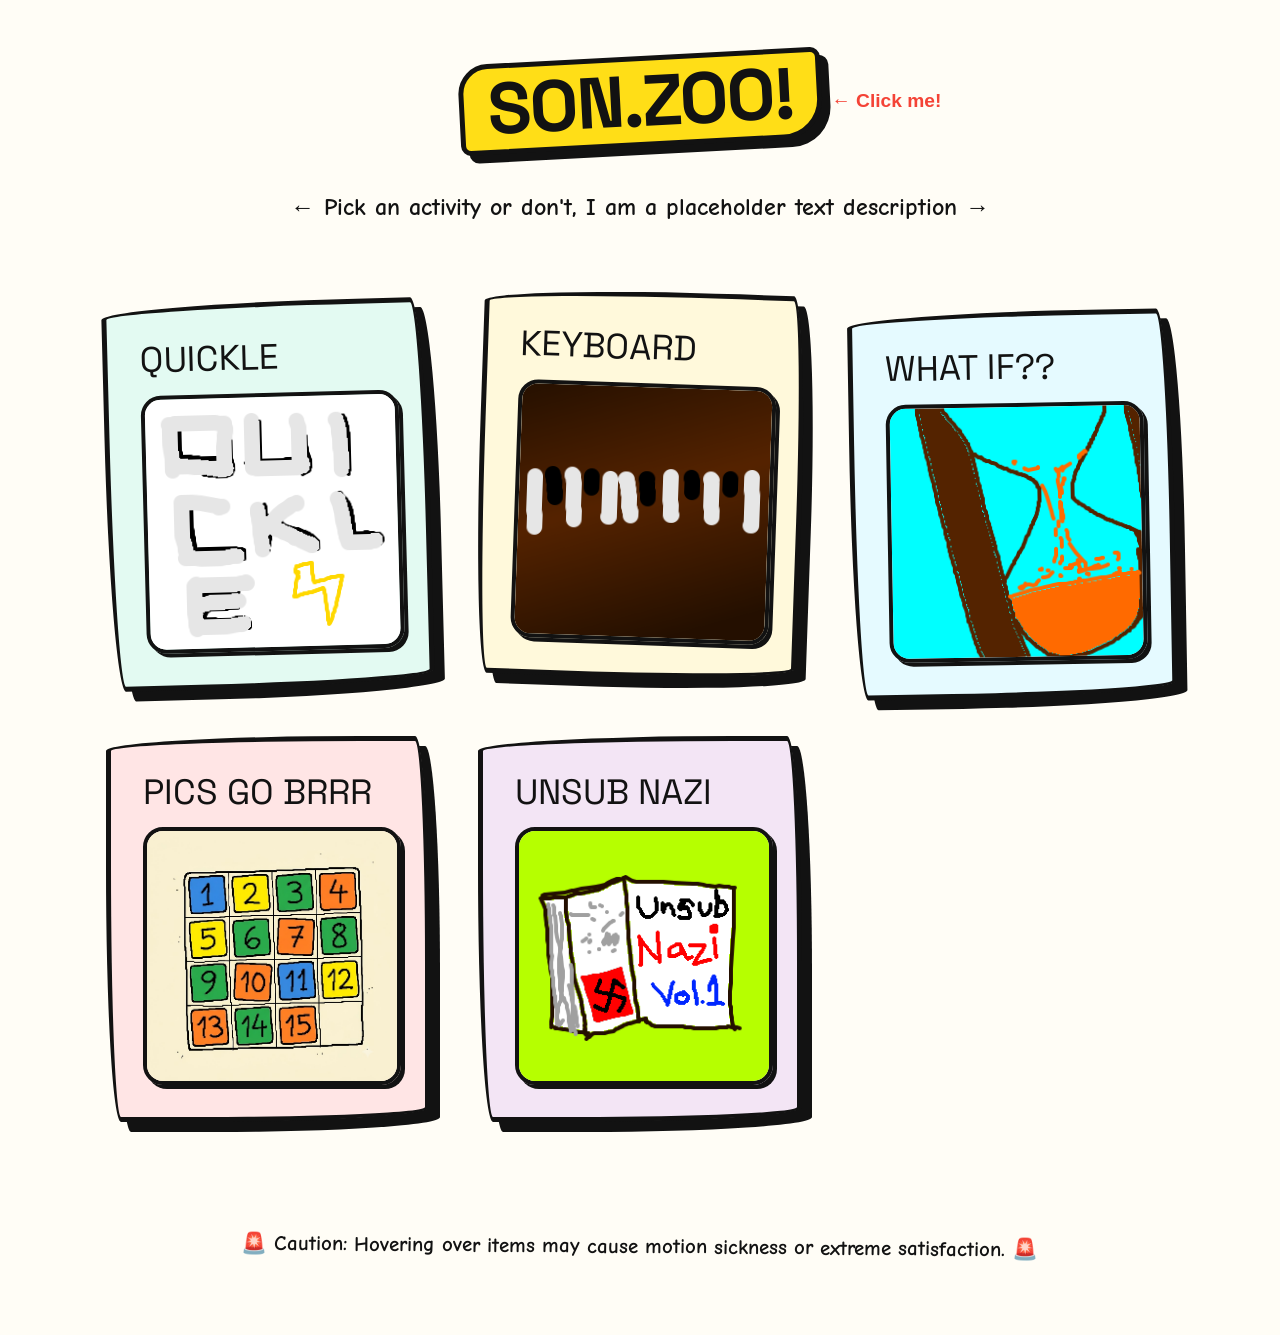
==== index.html @ fd8beee7 "new mini game for all hail hitler" ====
<!DOCTYPE html>
<html lang="en">

<head>
    <meta charset="UTF-8">
    <meta name="viewport" content="width=device-width, initial-scale=1.0">
    <title>Son.zoo</title>
    <link rel="icon" type="image/gif" href="./assets/cat.gif">
    <link rel="stylesheet" href="style.css">
</head>

<body>

    <div class="main-container">
        <header style="position: relative; display: inline-block; width: 100%; text-align: center;">
            <div style="position: relative; display: inline-block;">
                <h1 id="spawn-cat-btn" style="cursor: pointer; margin: 0; display: inline-block;">
                    SON.ZOO!
                </h1>
                <div id="click-me-hint"
                    style="position: absolute; left: 100%; top: 50%; transform: translate(10px, -50%); color: #f44336; font-weight: bold; font-family: 'Comic Sans MS', cursive, sans-serif; pointer-events: none; white-space: nowrap; font-size: 1.2rem; animation: bounceX 1s infinite alternate;">
                    ← Click me!
                </div>
            </div>
            <br><br>
            <span class="subtitle">← Pick an activity or don't, I am a placeholder text description →</span>
        </header>

        <style>
            @keyframes bounceX {
                from {
                    transform: translate(10px, -50%);
                }

                to {
                    transform: translate(20px, -50%);
                }
            }

            body.hide-cursor,
            body.hide-cursor * {
                cursor: none !important;
            }
        </style>

        <main class="game-grid">

            <!-- Game 1: Quickle Blitz -->
            <a href="./quickle/index.html" class="goofy-card" style="background-color: #e3faf2;">
                <div class="card-title">QUICKLE</div>
                <img src="./assets/quickle.png" alt="Quickle Game Art" class="card-image" />
            </a>

            <!-- Game 2: 12-Note Keyboard -->
            <a href="./keyboard/index.html" class="goofy-card" style="background-color: #fff9db;">
                <div class="card-title">KEYBOARD</div>
                <img src="./assets/keyboard.png" alt="Keyboard Game Art" class="card-image" />
            </a>

            <!-- Game 3: What IF? Reactor -->
            <a href="./whatif/index.html" class="goofy-card" style="background-color: #e5faff;">
                <div class="card-title">WHAT IF??</div>
                <img src="./assets/whatif.png" alt="What If Game Art" class="card-image" />
            </a>

            <!-- Game 4: Pics Go Brrr -->
            <a href="./picsgobrrr/index.html" class="goofy-card" style="background-color: #ffe5e5;">
                <div class="card-title">PICS GO BRRR</div>
                <img src="./assets/picsgobrrr.png" alt="Pics Go Brrr Game Art" class="card-image" />
            </a>

            <!-- Game 5: Unsubscribe Nazism -->
            <a href="./terms/index.html" class="goofy-card" style="background-color: #f3e5f5;">
                <div class="card-title">UNSUB NAZI</div>
                <img src="./assets/terms.png" alt="Unsub Nazi Vol.1" class="card-image" />
            </a>

        </main>

        <footer>
            <p>🚨 Caution: Hovering over items may cause motion sickness or extreme satisfaction. 🚨</p>
        </footer>
    </div>

    <!-- The Chasing Cat -->
    <img src="./assets/cat.gif" id="chasing-cat" alt="Chasing Cat"
        style="position:absolute; top:-100px; left:-100px; width:64px; pointer-events:none; z-index:9999; transition: transform 0.1s; display:none;">

    <!-- Cat State UI Elements -->
    <div id="cat-thought"
        style="position:absolute; display:none; background:white; border:2px solid black; border-radius:15px; padding:8px 12px; font-size:12px; z-index:10000; pointer-events:none; font-family: 'Comic Sans MS', cursive, sans-serif; box-shadow: 2px 2px 0 #000;">
        you cant get rid of me unless you click son.zoo
    </div>

    <div id="fence"
        style="position:absolute; top:30px; left:0px; width:20%; height:20%; display:none; cursor:pointer; z-index:9000; text-align:center; transition: transform 0.2s;"
        onmouseover="this.style.transform='scale(1.1)'" onmouseout="this.style.transform='scale(1)'">
        <img src="./assets/fence.png" alt="Fence"
            style="width:100%; height:100%; object-fit:contain; pointer-events:none;">
    </div>

    <div id="leash-item"
        style="position:absolute; top:30px; right:30px; width:60px; height:60px; display:none; cursor:pointer; z-index:9000; text-align:center; transition: transform 0.2s;"
        onmouseover="this.style.transform='scale(1.1)'" onmouseout="this.style.transform='scale(1)'">
        <img src="./assets/leash.png" alt="Leash"
            style="width:100%; height:100%; object-fit:contain; pointer-events:none;">
    </div>

    <svg id="leash-svg"
        style="position:absolute; top:0; left:0; width:100%; height:100%; pointer-events:none; z-index:8000; display:none;">
        <line id="leash-line" x1="0" y1="0" x2="0" y2="0" stroke="red" stroke-width="3" stroke-dasharray="1,1" />
    </svg>

    <script src="site.js"></script>
    <script>
        // Chasing Cat Logic
        document.addEventListener("DOMContentLoaded", () => {
            const cat = document.getElementById("chasing-cat");
            const spawnBtn = document.getElementById("spawn-cat-btn");
            const hint = document.getElementById("click-me-hint");

            const catThought = document.getElementById("cat-thought");
            const fenceUI = document.getElementById("fence");
            const leashUI = document.getElementById("leash-item");
            const leashSvg = document.getElementById("leash-svg");
            const leashLine = document.getElementById("leash-line");

            let mouseX = window.innerWidth / 2;
            let mouseY = window.innerHeight / 2;
            let catX = mouseX;
            let catY = mouseY;
            let currentDir = 1; // 1 for right, -1 for left
            let isSpinning = false;

            let catState = 'HIDDEN'; // HIDDEN, CURSOR, WAITING_FOR_LEASH, LEASHED
            let holdingLeash = false;
            const MAX_LEASH_LENGTH = 150;
            let wobbleTime = 4;

            const oiiaSound = new Audio('./assets/oiia.mp3');

            window.addEventListener("mousemove", (e) => {
                mouseX = e.pageX;
                mouseY = e.pageY;
            });

            spawnBtn.addEventListener("click", () => {
                if (catState === 'HIDDEN') {
                    catState = 'CURSOR';

                    // Hide system cursor globally
                    document.body.classList.add("hide-cursor");

                    // Hide the hint
                    hint.style.display = "none";

                    // Show the cat at the center of the screen
                    cat.style.display = "block";

                    // Delay the thought bubble for 6 seconds
                    setTimeout(() => {
                        if (catState === 'CURSOR') {
                            catThought.style.display = "block";
                        }
                    }, 6000);

                    catX = window.scrollX + window.innerWidth / 2;
                    catY = window.scrollY + window.innerHeight / 2;

                    // Unlock audio context via this click
                    oiiaSound.play().then(() => {
                        oiiaSound.pause();
                        oiiaSound.currentTime = 0;
                    }).catch(() => { });

                    // Start the chase
                    animateCat();
                } else if (catState === 'CURSOR') {
                    catState = 'WAITING_FOR_LEASH';
                    catThought.style.display = 'none';
                    fenceUI.style.display = 'block';
                    leashUI.style.display = 'block';
                }
            });

            leashUI.addEventListener("click", () => {
                if (catState === 'WAITING_FOR_LEASH') {
                    holdingLeash = true;
                    leashUI.style.display = 'none';
                }
            });

            fenceUI.addEventListener("click", () => {
                if (catState === 'WAITING_FOR_LEASH' && holdingLeash) {
                    catState = 'LEASHED';
                    // We get our cursor back!
                    document.body.classList.remove("hide-cursor");
                    leashSvg.style.display = 'block';
                }
            });

            function animateCat() {
                const dx = mouseX - catX;
                const dy = mouseY - catY;
                let nextX = catX;
                let nextY = catY;

                if (catState === 'CURSOR' || catState === 'WAITING_FOR_LEASH') {
                    // Instantly teleport cat to mouse (no delay)
                    nextX = mouseX;
                    nextY = mouseY;

                    if (catState === 'CURSOR') {
                        catThought.style.left = (catX + 30) + "px";
                        catThought.style.top = (catY - 40) + "px";
                    }
                } else if (catState === 'LEASHED') {
                    // Chase cursor with lerp
                    nextX = catX + dx * 0.05;
                    nextY = catY + dy * 0.05;

                    // Add wobble effect
                    wobbleTime += 0.1;
                    nextX += Math.sin(wobbleTime) * 20;
                    nextY += Math.cos(wobbleTime * 1.3) * 20;

                    // Constrain by leash to the fence
                    const fenceRect = fenceUI.getBoundingClientRect();
                    const fX = fenceRect.left + window.scrollX + fenceRect.width / 2;
                    const fY = fenceRect.top + window.scrollY + fenceRect.height / 2;

                    const fdx = nextX - fX;
                    const fdy = nextY - fY;
                    const distFromFence = Math.sqrt(fdx * fdx + fdy * fdy);

                    if (distFromFence > MAX_LEASH_LENGTH) {
                        const angle = Math.atan2(fdy, fdx);
                        nextX = fX + Math.cos(angle) * MAX_LEASH_LENGTH;
                        nextY = fY + Math.sin(angle) * MAX_LEASH_LENGTH;
                    }

                    // Update leash visual
                    leashLine.setAttribute("x1", fX);
                    leashLine.setAttribute("y1", fY);
                    leashLine.setAttribute("x2", nextX);
                    leashLine.setAttribute("y2", nextY);
                }

                // Determine new direction based on movement
                const moveDx = nextX - catX;
                const newDir = moveDx > 0 ? 1 : (moveDx < 0 ? -1 : currentDir);

                catX = nextX;
                catY = nextY;

                // If the cat changes direction (turns) and isn't already spinning, trigger the meme
                // (Disabled in LEASHED mode)
                if (catState !== 'LEASHED' && newDir !== currentDir && !isSpinning && Math.abs(dx) > 10) {
                    isSpinning = true;
                    currentDir = newDir;

                    cat.src = "./assets/oia-uia.gif";
                    cat.style.transform = `scaleX(1)`; // reset flip for the spinning gif

                    // Only play audio if it's not already playing
                    if (oiiaSound.paused || oiiaSound.ended) {
                        oiiaSound.currentTime = 0.03;
                        oiiaSound.play().catch(() => { });
                    }

                    // Stop spinning very quickly (just while turning)
                    setTimeout(() => {
                        isSpinning = false;
                        cat.src = "./assets/cat.gif";
                    }, 400); // 400ms instead of 2000ms
                }

                cat.style.left = (catX - 32) + "px"; // offset by half width
                cat.style.top = (catY - 32) + "px"; // offset by half height

                if (!isSpinning) {
                    cat.style.transform = `scaleX(${currentDir})`;
                }

                requestAnimationFrame(animateCat);
            }
        });
    </script>
</body>

</html>
---- style.css ----
@import url('https://fonts.googleapis.com/css2?family=Comic+Neue:ital,wght@0,700;1,400;1,700&family=Space+Grotesk:wght@700;900&display=swap');

:root {
    --bg-color: #fffdf6;
    --ink-black: #121212;
    --goofy-pink: #ff479c;
    --goofy-yellow: #ffde17;
    --goofy-cyan: #00e5ff;
    --goofy-green: #3ddc84;
    --font-heavy: 'Space Grotesk', sans-serif;
    --font-goofy: 'Comic Neue', cursive;
}

body {
    background-color: var(--bg-color);
    color: var(--ink-black);
    font-family: var(--font-goofy);
    font-size: 1.2rem;
    padding: 3rem 1rem;
    overflow-x: hidden;
    -webkit-user-select: none;
    user-select: none;
}

.main-container {
    max-width: 1100px;
    margin: 0 auto;
}

/* Universal Back Button */
.back-button {
    position: absolute;
    top: 1rem;
    left: 1rem;
    z-index: 1000;
    margin: 0;
    padding: 0.45rem 0.85rem;
    color: var(--ink-black);
    background: var(--goofy-cyan);
    border: 4px solid var(--ink-black);
    border-radius: 255px 15px 225px 15px/15px 225px 15px 255px;
    box-shadow: 5px 5px 0 var(--ink-black);
    font-family: var(--font-heavy);
    font-size: 1rem;
    font-weight: 900;
    text-decoration: none;
    transition: transform 0.15s ease, box-shadow 0.15s ease;
}

.back-button:hover {
    transform: rotate(-2deg) translateY(-2px);
    box-shadow: 8px 8px 0 var(--ink-black);
}

.back-button:active {
    transform: translateY(2px);
    box-shadow: 2px 2px 0 var(--ink-black);
}

/* Wacky Header Section */
header {
    text-align: center;
    margin-bottom: 4rem;
    position: relative;
}

h1 {
    font-family: var(--font-heavy);
    font-size: 4.5rem;
    font-weight: 900;
    text-transform: uppercase;
    letter-spacing: -2px;
    line-height: 0.9;
    transform: rotate(-3deg);
    display: inline-block;
    background: var(--goofy-yellow);
    padding: 0.5rem 1.5rem;
    border: 5px solid var(--ink-black);
    box-shadow: 8px 8px 0px var(--ink-black);
    border-radius: 30px 10px 40px 10px;
}

.subtitle {
    font-size: 1.5rem;
    font-weight: bold;
    margin-top: 1.5rem;
    display: block;
}

/* The Interactive Game Grid */
.game-grid {
    display: grid;
    grid-template-columns: repeat(auto-fit, minmax(300px, 1fr));
    gap: 3rem;
    padding: 1rem;
}

/* Card Component Built Like Cardboard Cutouts */
.goofy-card {
    border: 5px solid var(--ink-black);
    padding: 2rem;
    text-decoration: none;
    color: var(--ink-black);
    position: relative;
    background: #ffffff;

    /* Creates an uneven, organically hand-cut outline */
    border-radius: 255px 15px 225px 15px/15px 225px 15px 255px;
    box-shadow: 10px 10px 0px var(--ink-black);

    /* Springy transition physics */
    transition: transform 0.2s cubic-bezier(0.175, 0.885, 0.32, 1.5), box-shadow 0.1s ease;
}

/* Randomly misalign the cards initially so it looks messy */
.game-grid a:nth-child(1) {
    transform: rotate(-1.5deg);
}

.game-grid a:nth-child(2) {
    transform: rotate(2deg) translateY(-10px);
}

.game-grid a:nth-child(3) {
    transform: rotate(-1deg) translateY(10px);
}

/* The Wobble Infusion */
.goofy-card:hover {
    box-shadow: 16px 16px 0px var(--ink-black);
    animation: cardWobble 0.3s infinite alternate ease-in-out;
    z-index: 10;
}

/* Squish down on click */
.goofy-card:active {
    transform: scale(0.95) rotate(0deg);
    box-shadow: 3px 3px 0px var(--ink-black);
}

.card-banner {
    font-family: var(--font-heavy);
    font-size: 1rem;
    font-weight: 900;
    text-transform: uppercase;
    padding: 0.3rem 0.8rem;
    border: 4px solid var(--ink-black);
    display: inline-block;
    margin-bottom: 1.5rem;
    border-radius: 50% 20% 40% 10%;
}

.card-title {
    font-family: var(--font-heavy);
    font-size: 2.2rem;
    line-height: 1.1;
    margin-bottom: 1rem;
}

.card-desc {
    font-weight: bold;
    line-height: 1.3;
}

/* Giant classic blue link text arrow */
.goofy-arrow {
    font-size: 2.5rem;
    color: #0033cc;
    display: block;
    margin-top: 1.5rem;
    text-align: right;
    transition: transform 0.2s ease;
}

.goofy-card:hover .goofy-arrow {
    transform: translateX(8px) scale(1.2);
}

/* Wacky Keyframe Loops */
@keyframes cardWobble {
    0% {
        transform: scale(1.03) rotate(-2deg);
    }

    100% {
        transform: scale(1.03) rotate(3deg);
    }
}

footer {
    text-align: center;
    margin-top: 6rem;
    font-weight: bold;
    font-size: 1.3rem;
    transform: rotate(0.5deg);
}

.card-image {
    width: 100%;
    height: auto;
    border: 4px solid var(--ink-black);
    border-radius: 20px;
    box-shadow: 4px 4px 0px var(--ink-black);
    display: block;
}

/* Bar Magnet Scrollbar */
::-webkit-scrollbar {
    width: 18px;
}

::-webkit-scrollbar-track {
    background: var(--bg-color);
    border-left: 3px solid var(--ink-black);
}

::-webkit-scrollbar-thumb {
    background-color: transparent;
    background-image:
        url('data:image/svg+xml;utf8,<svg xmlns="http://www.w3.org/2000/svg" width="18" height="40"><text x="9" y="20" fill="white" font-family="sans-serif" font-weight="900" font-size="14" text-anchor="middle" dominant-baseline="middle">N</text></svg>'),
        url('data:image/svg+xml;utf8,<svg xmlns="http://www.w3.org/2000/svg" width="18" height="40"><text x="9" y="20" fill="white" font-family="sans-serif" font-weight="900" font-size="14" text-anchor="middle" dominant-baseline="middle">S</text></svg>'),
        linear-gradient(to bottom, #ff3333 0%, #ff3333 50%, #3366ff 50%, #3366ff 100%);
    background-size: 18px 40px, 18px 40px, 100% 100%;
    background-position: top center, bottom center, center center;
    background-repeat: no-repeat;
    border-radius: 0.5px;
    border-left: 1px solid var(--ink-black);
}

::-webkit-scrollbar-thumb:hover {
    background-image:
        url('data:image/svg+xml;utf8,<svg xmlns="http://www.w3.org/2000/svg" width="18" height="40"><text x="9" y="20" fill="white" font-family="sans-serif" font-weight="900" font-size="14" text-anchor="middle" dominant-baseline="middle">N</text></svg>'),
        url('data:image/svg+xml;utf8,<svg xmlns="http://www.w3.org/2000/svg" width="18" height="40"><text x="9" y="20" fill="white" font-family="sans-serif" font-weight="900" font-size="14" text-anchor="middle" dominant-baseline="middle">S</text></svg>'),
        linear-gradient(to bottom, #ff1a1a 0%, #ff1a1a 50%, #1a53ff 50%, #1a53ff 100%);
}

/* Mobile Warning Overlay */
.mobile-warning-overlay {
    display: none;
    position: fixed;
    top: 0;
    left: 0;
    width: 100vw;
    height: 100vh;
    background: rgba(255, 71, 156, 0.95);
    color: var(--ink-black);
    z-index: 9999;
    flex-direction: column;
    justify-content: center;
    align-items: center;
    text-align: center;
    padding: 2rem;
    box-sizing: border-box;
}

.mobile-warning-box {
    background: #fffdf6;
    border: 5px solid var(--ink-black);
    border-radius: 255px 15px 225px 15px/15px 225px 15px 255px;
    box-shadow: 12px 12px 0 var(--ink-black);
    padding: 2rem;
    max-width: 400px;
    transform: rotate(-2deg);
}

.mobile-warning-box h2 {
    font-family: var(--font-heavy);
    font-size: 2rem;
    font-weight: 900;
    margin-top: 0;
    margin-bottom: 1rem;
    text-transform: uppercase;
}

.mobile-warning-box p {
    font-size: 1.2rem;
    font-weight: bold;
    margin: 0 0 1.5rem 0;
}

.mobile-warning-btn {
    font-family: var(--font-heavy);
    font-size: 1.2rem;
    font-weight: bold;
    padding: 0.8rem 1.5rem;
    background: var(--goofy-yellow);
    border: 4px solid var(--ink-black);
    border-radius: 10px;
    box-shadow: 4px 4px 0 var(--ink-black);
    cursor: pointer;
    text-transform: uppercase;
    margin-top: 1rem;
}

.mobile-warning-btn:active {
    transform: translate(3px, 3px);
    box-shadow: 1px 1px 0 var(--ink-black);
}

@media (max-width: 760px) {
    .mobile-warning-overlay {
        display: flex;
    }
}

/* Goofy Context Menu */
#goofy-context-menu {
    position: fixed;
    z-index: 10000;
    width: 220px;
    background: #fff9db;
    border: 4px solid var(--ink-black);
    box-shadow: 6px 6px 0 var(--ink-black);
    padding: 10px 0;
    font-family: var(--font-heavy), sans-serif;
    display: none;
    flex-direction: column;
}

.goofy-context-item {
    padding: 10px 15px;
    font-size: 0.9rem;
    color: var(--ink-black);
    cursor: pointer;
    border-bottom: 2px dashed #ccc;
    text-transform: uppercase;
    transition: background 0.1s;
}

.goofy-context-item:last-child {
    border-bottom: none;
}

.goofy-context-item:hover {
    background: #e5faff;
    font-weight: 900;
}
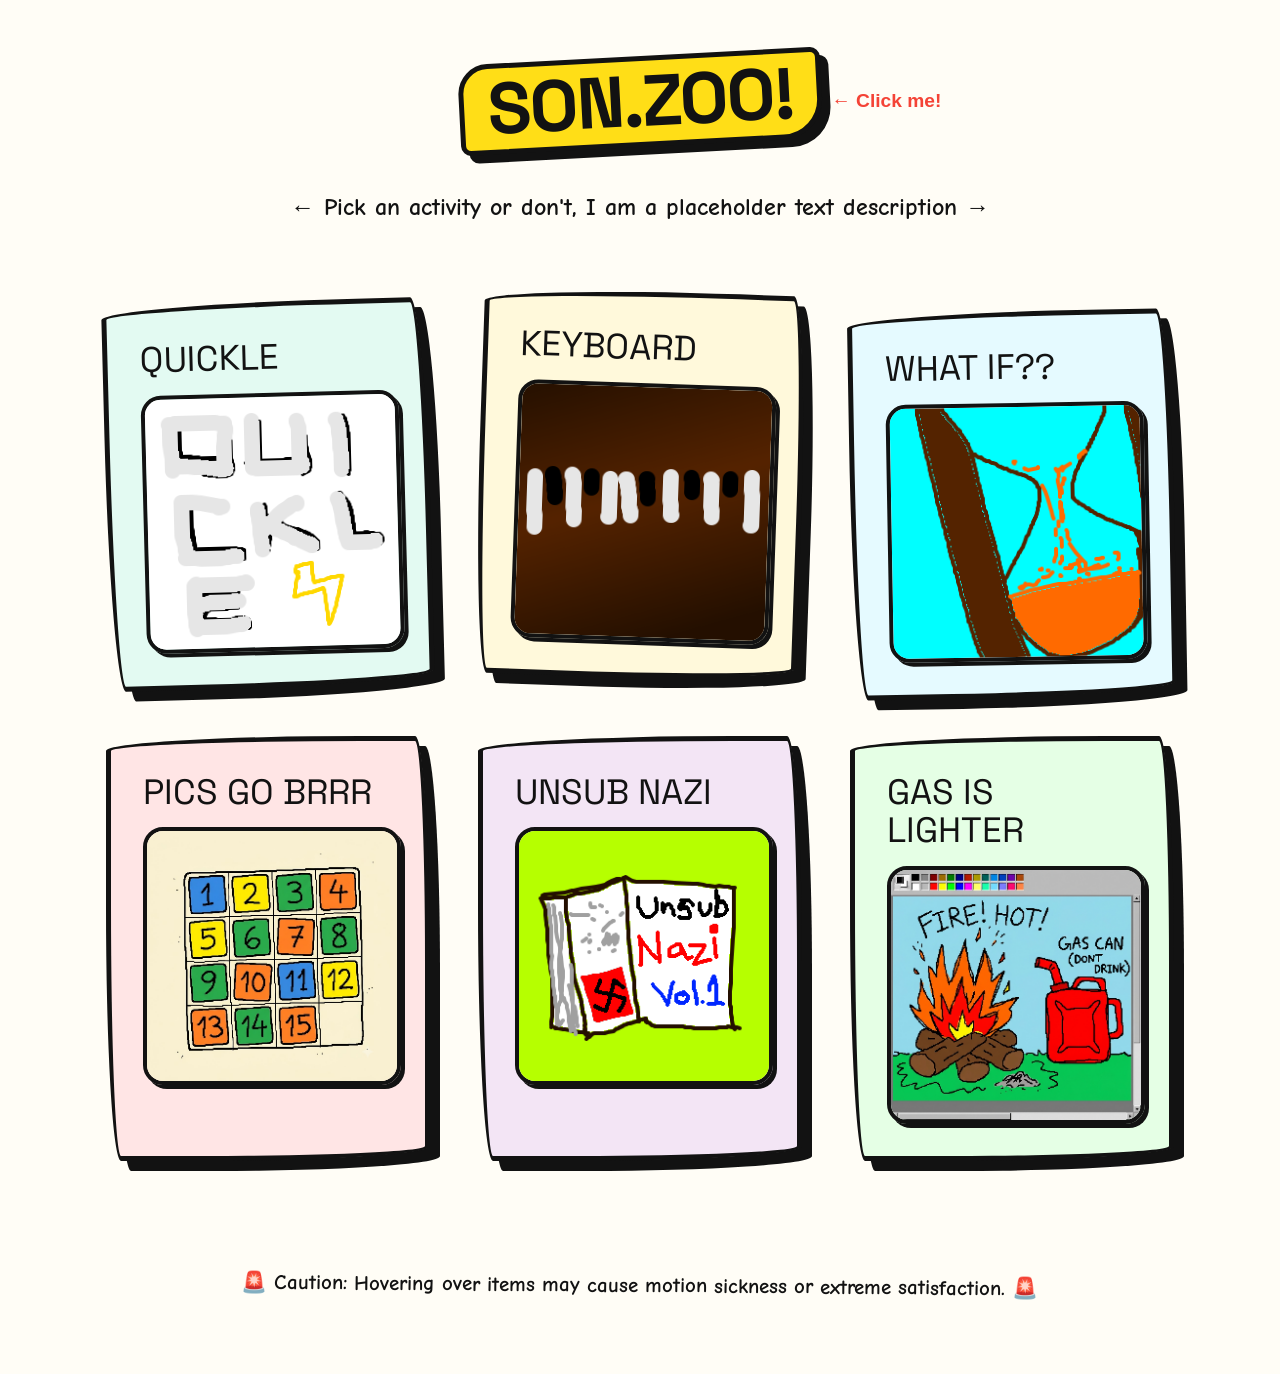
==== commit eb78759d: "newgame: gas is lighter" ====
--- a/index.html
+++ b/index.html
@@ -75,6 +75,12 @@
                 <img src="./assets/terms.png" alt="Unsub Nazi Vol.1" class="card-image" />
             </a>
 
+            <!-- Game 6: Gas is Lighter -->
+            <a href="./gaslighter/index.html" class="goofy-card" style="background-color: #e5ffe5;">
+                <div class="card-title">GAS IS LIGHTER</div>
+                <img src="./assets/gaslighter.png" alt="Gas is Lighter Art" class="card-image" />
+            </a>
+
         </main>
 
         <footer>
@@ -82,209 +88,11 @@
         </footer>
     </div>
 
-    <!-- The Chasing Cat -->
-    <img src="./assets/cat.gif" id="chasing-cat" alt="Chasing Cat"
-        style="position:absolute; top:-100px; left:-100px; width:64px; pointer-events:none; z-index:9999; transition: transform 0.1s; display:none;">
 
-    <!-- Cat State UI Elements -->
-    <div id="cat-thought"
-        style="position:absolute; display:none; background:white; border:2px solid black; border-radius:15px; padding:8px 12px; font-size:12px; z-index:10000; pointer-events:none; font-family: 'Comic Sans MS', cursive, sans-serif; box-shadow: 2px 2px 0 #000;">
-        you cant get rid of me unless you click son.zoo
-    </div>
-
-    <div id="fence"
-        style="position:absolute; top:30px; left:0px; width:20%; height:20%; display:none; cursor:pointer; z-index:9000; text-align:center; transition: transform 0.2s;"
-        onmouseover="this.style.transform='scale(1.1)'" onmouseout="this.style.transform='scale(1)'">
-        <img src="./assets/fence.png" alt="Fence"
-            style="width:100%; height:100%; object-fit:contain; pointer-events:none;">
-    </div>
-
-    <div id="leash-item"
-        style="position:absolute; top:30px; right:30px; width:60px; height:60px; display:none; cursor:pointer; z-index:9000; text-align:center; transition: transform 0.2s;"
-        onmouseover="this.style.transform='scale(1.1)'" onmouseout="this.style.transform='scale(1)'">
-        <img src="./assets/leash.png" alt="Leash"
-            style="width:100%; height:100%; object-fit:contain; pointer-events:none;">
-    </div>
-
-    <svg id="leash-svg"
-        style="position:absolute; top:0; left:0; width:100%; height:100%; pointer-events:none; z-index:8000; display:none;">
-        <line id="leash-line" x1="0" y1="0" x2="0" y2="0" stroke="red" stroke-width="3" stroke-dasharray="1,1" />
-    </svg>
 
     <script src="site.js"></script>
     <script>
-        // Chasing Cat Logic
-        document.addEventListener("DOMContentLoaded", () => {
-            const cat = document.getElementById("chasing-cat");
-            const spawnBtn = document.getElementById("spawn-cat-btn");
-            const hint = document.getElementById("click-me-hint");
-
-            const catThought = document.getElementById("cat-thought");
-            const fenceUI = document.getElementById("fence");
-            const leashUI = document.getElementById("leash-item");
-            const leashSvg = document.getElementById("leash-svg");
-            const leashLine = document.getElementById("leash-line");
-
-            let mouseX = window.innerWidth / 2;
-            let mouseY = window.innerHeight / 2;
-            let catX = mouseX;
-            let catY = mouseY;
-            let currentDir = 1; // 1 for right, -1 for left
-            let isSpinning = false;
-
-            let catState = 'HIDDEN'; // HIDDEN, CURSOR, WAITING_FOR_LEASH, LEASHED
-            let holdingLeash = false;
-            const MAX_LEASH_LENGTH = 150;
-            let wobbleTime = 4;
-
-            const oiiaSound = new Audio('./assets/oiia.mp3');
-
-            window.addEventListener("mousemove", (e) => {
-                mouseX = e.pageX;
-                mouseY = e.pageY;
-            });
-
-            spawnBtn.addEventListener("click", () => {
-                if (catState === 'HIDDEN') {
-                    catState = 'CURSOR';
-
-                    // Hide system cursor globally
-                    document.body.classList.add("hide-cursor");
-
-                    // Hide the hint
-                    hint.style.display = "none";
-
-                    // Show the cat at the center of the screen
-                    cat.style.display = "block";
-
-                    // Delay the thought bubble for 6 seconds
-                    setTimeout(() => {
-                        if (catState === 'CURSOR') {
-                            catThought.style.display = "block";
-                        }
-                    }, 6000);
-
-                    catX = window.scrollX + window.innerWidth / 2;
-                    catY = window.scrollY + window.innerHeight / 2;
-
-                    // Unlock audio context via this click
-                    oiiaSound.play().then(() => {
-                        oiiaSound.pause();
-                        oiiaSound.currentTime = 0;
-                    }).catch(() => { });
-
-                    // Start the chase
-                    animateCat();
-                } else if (catState === 'CURSOR') {
-                    catState = 'WAITING_FOR_LEASH';
-                    catThought.style.display = 'none';
-                    fenceUI.style.display = 'block';
-                    leashUI.style.display = 'block';
-                }
-            });
-
-            leashUI.addEventListener("click", () => {
-                if (catState === 'WAITING_FOR_LEASH') {
-                    holdingLeash = true;
-                    leashUI.style.display = 'none';
-                }
-            });
-
-            fenceUI.addEventListener("click", () => {
-                if (catState === 'WAITING_FOR_LEASH' && holdingLeash) {
-                    catState = 'LEASHED';
-                    // We get our cursor back!
-                    document.body.classList.remove("hide-cursor");
-                    leashSvg.style.display = 'block';
-                }
-            });
-
-            function animateCat() {
-                const dx = mouseX - catX;
-                const dy = mouseY - catY;
-                let nextX = catX;
-                let nextY = catY;
-
-                if (catState === 'CURSOR' || catState === 'WAITING_FOR_LEASH') {
-                    // Instantly teleport cat to mouse (no delay)
-                    nextX = mouseX;
-                    nextY = mouseY;
-
-                    if (catState === 'CURSOR') {
-                        catThought.style.left = (catX + 30) + "px";
-                        catThought.style.top = (catY - 40) + "px";
-                    }
-                } else if (catState === 'LEASHED') {
-                    // Chase cursor with lerp
-                    nextX = catX + dx * 0.05;
-                    nextY = catY + dy * 0.05;
-
-                    // Add wobble effect
-                    wobbleTime += 0.1;
-                    nextX += Math.sin(wobbleTime) * 20;
-                    nextY += Math.cos(wobbleTime * 1.3) * 20;
-
-                    // Constrain by leash to the fence
-                    const fenceRect = fenceUI.getBoundingClientRect();
-                    const fX = fenceRect.left + window.scrollX + fenceRect.width / 2;
-                    const fY = fenceRect.top + window.scrollY + fenceRect.height / 2;
-
-                    const fdx = nextX - fX;
-                    const fdy = nextY - fY;
-                    const distFromFence = Math.sqrt(fdx * fdx + fdy * fdy);
-
-                    if (distFromFence > MAX_LEASH_LENGTH) {
-                        const angle = Math.atan2(fdy, fdx);
-                        nextX = fX + Math.cos(angle) * MAX_LEASH_LENGTH;
-                        nextY = fY + Math.sin(angle) * MAX_LEASH_LENGTH;
-                    }
-
-                    // Update leash visual
-                    leashLine.setAttribute("x1", fX);
-                    leashLine.setAttribute("y1", fY);
-                    leashLine.setAttribute("x2", nextX);
-                    leashLine.setAttribute("y2", nextY);
-                }
-
-                // Determine new direction based on movement
-                const moveDx = nextX - catX;
-                const newDir = moveDx > 0 ? 1 : (moveDx < 0 ? -1 : currentDir);
-
-                catX = nextX;
-                catY = nextY;
-
-                // If the cat changes direction (turns) and isn't already spinning, trigger the meme
-                // (Disabled in LEASHED mode)
-                if (catState !== 'LEASHED' && newDir !== currentDir && !isSpinning && Math.abs(dx) > 10) {
-                    isSpinning = true;
-                    currentDir = newDir;
-
-                    cat.src = "./assets/oia-uia.gif";
-                    cat.style.transform = `scaleX(1)`; // reset flip for the spinning gif
-
-                    // Only play audio if it's not already playing
-                    if (oiiaSound.paused || oiiaSound.ended) {
-                        oiiaSound.currentTime = 0.03;
-                        oiiaSound.play().catch(() => { });
-                    }
-
-                    // Stop spinning very quickly (just while turning)
-                    setTimeout(() => {
-                        isSpinning = false;
-                        cat.src = "./assets/cat.gif";
-                    }, 400); // 400ms instead of 2000ms
-                }
-
-                cat.style.left = (catX - 32) + "px"; // offset by half width
-                cat.style.top = (catY - 32) + "px"; // offset by half height
-
-                if (!isSpinning) {
-                    cat.style.transform = `scaleX(${currentDir})`;
-                }
-
-                requestAnimationFrame(animateCat);
-            }
-        });
+        // Chasing Cat Logic has been moved to site.js for site-wide persistence
     </script>
 </body>
 
--- a/style.css
+++ b/style.css
@@ -334,4 +334,10 @@
 .goofy-context-item:hover {
     background: #e5faff;
     font-weight: 900;
+}
+
+/* --- Site-Wide Hide Cursor --- */
+body.hide-cursor,
+body.hide-cursor * {
+    cursor: none !important;
 }
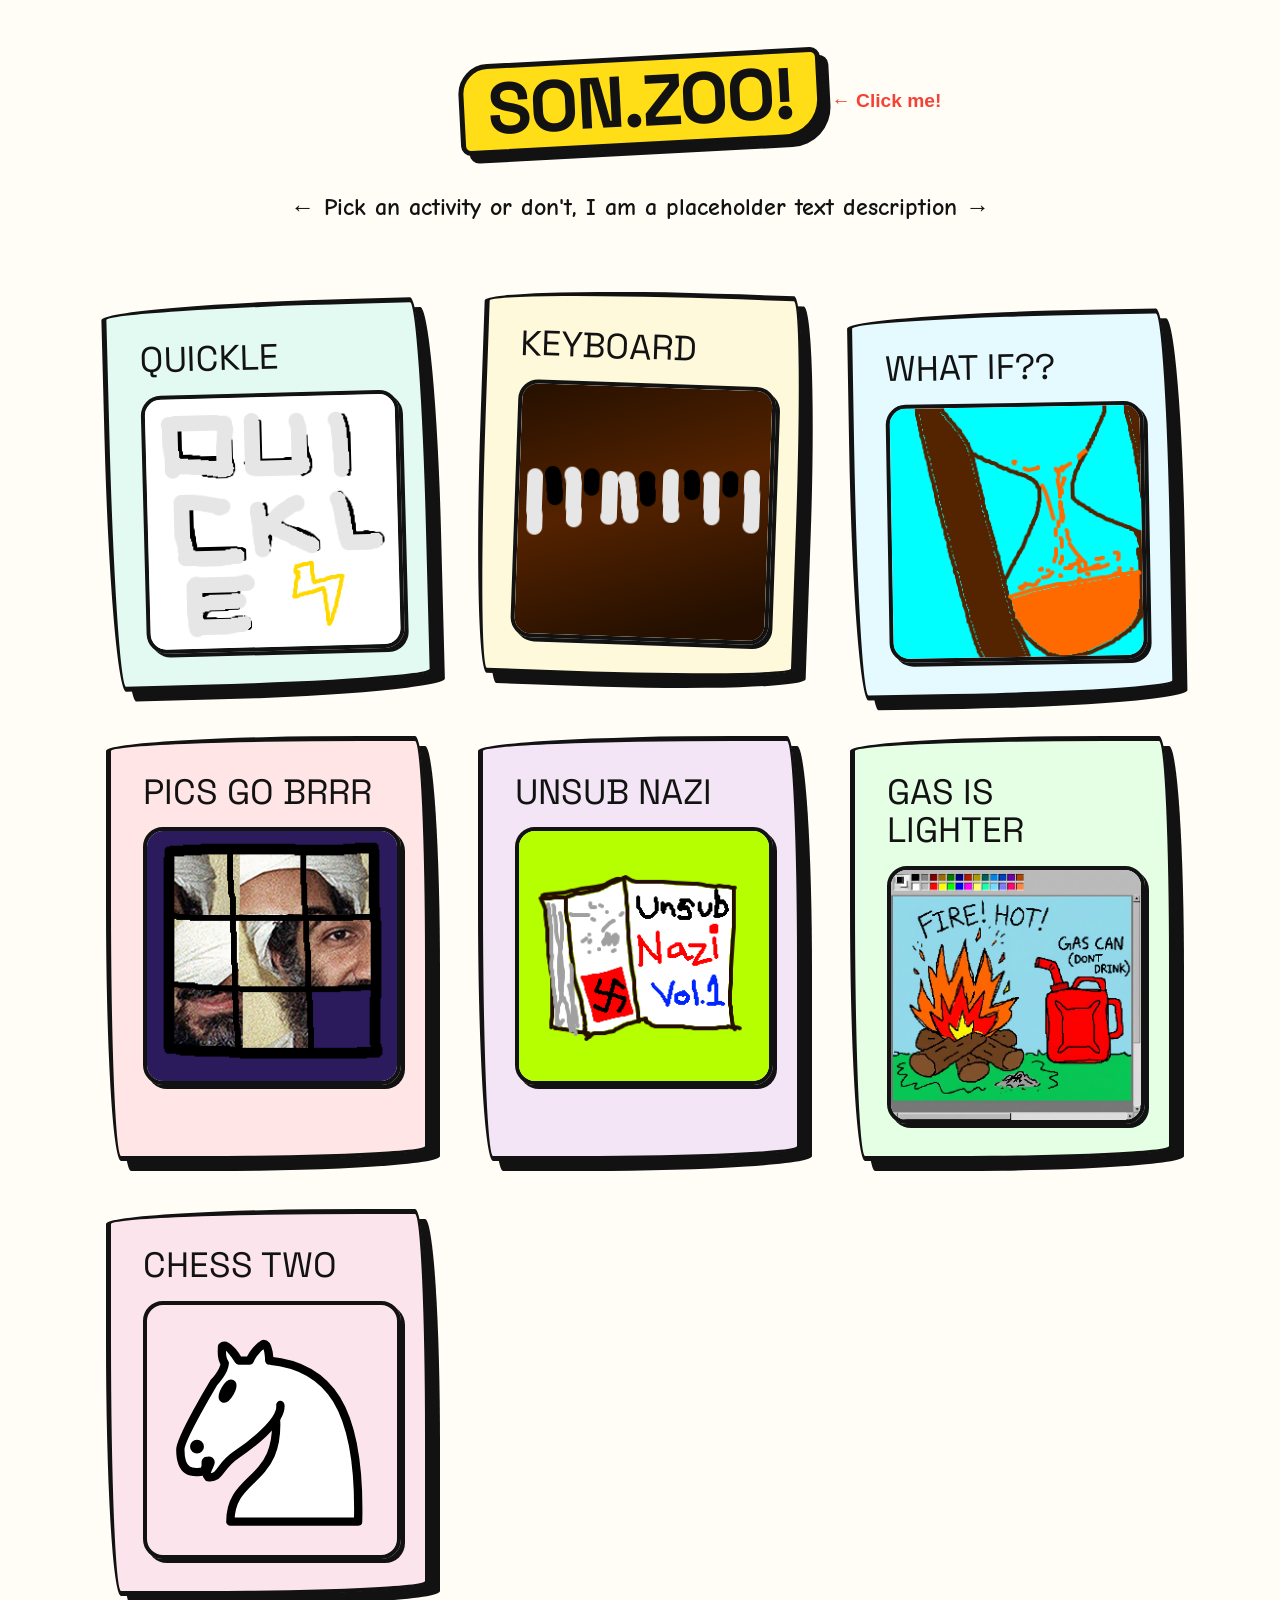
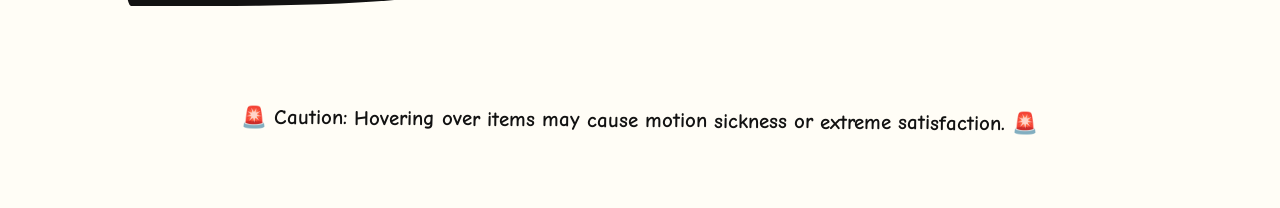
==== commit dd96ab11: "basic chess basic chess structure" ====
--- a/index.html
+++ b/index.html
@@ -81,6 +81,12 @@
                 <img src="./assets/gaslighter.png" alt="Gas is Lighter Art" class="card-image" />
             </a>
 
+            <!-- Game 7: Chess Two -->
+            <a href="./chesstwo/index.html" class="goofy-card" style="background-color: #fce4ec;">
+                <div class="card-title">CHESS TWO</div>
+                <img src="./assets/chess_pieces/knight-w.svg" alt="Chess Two Art" class="card-image" />
+            </a>
+
         </main>
 
         <footer>
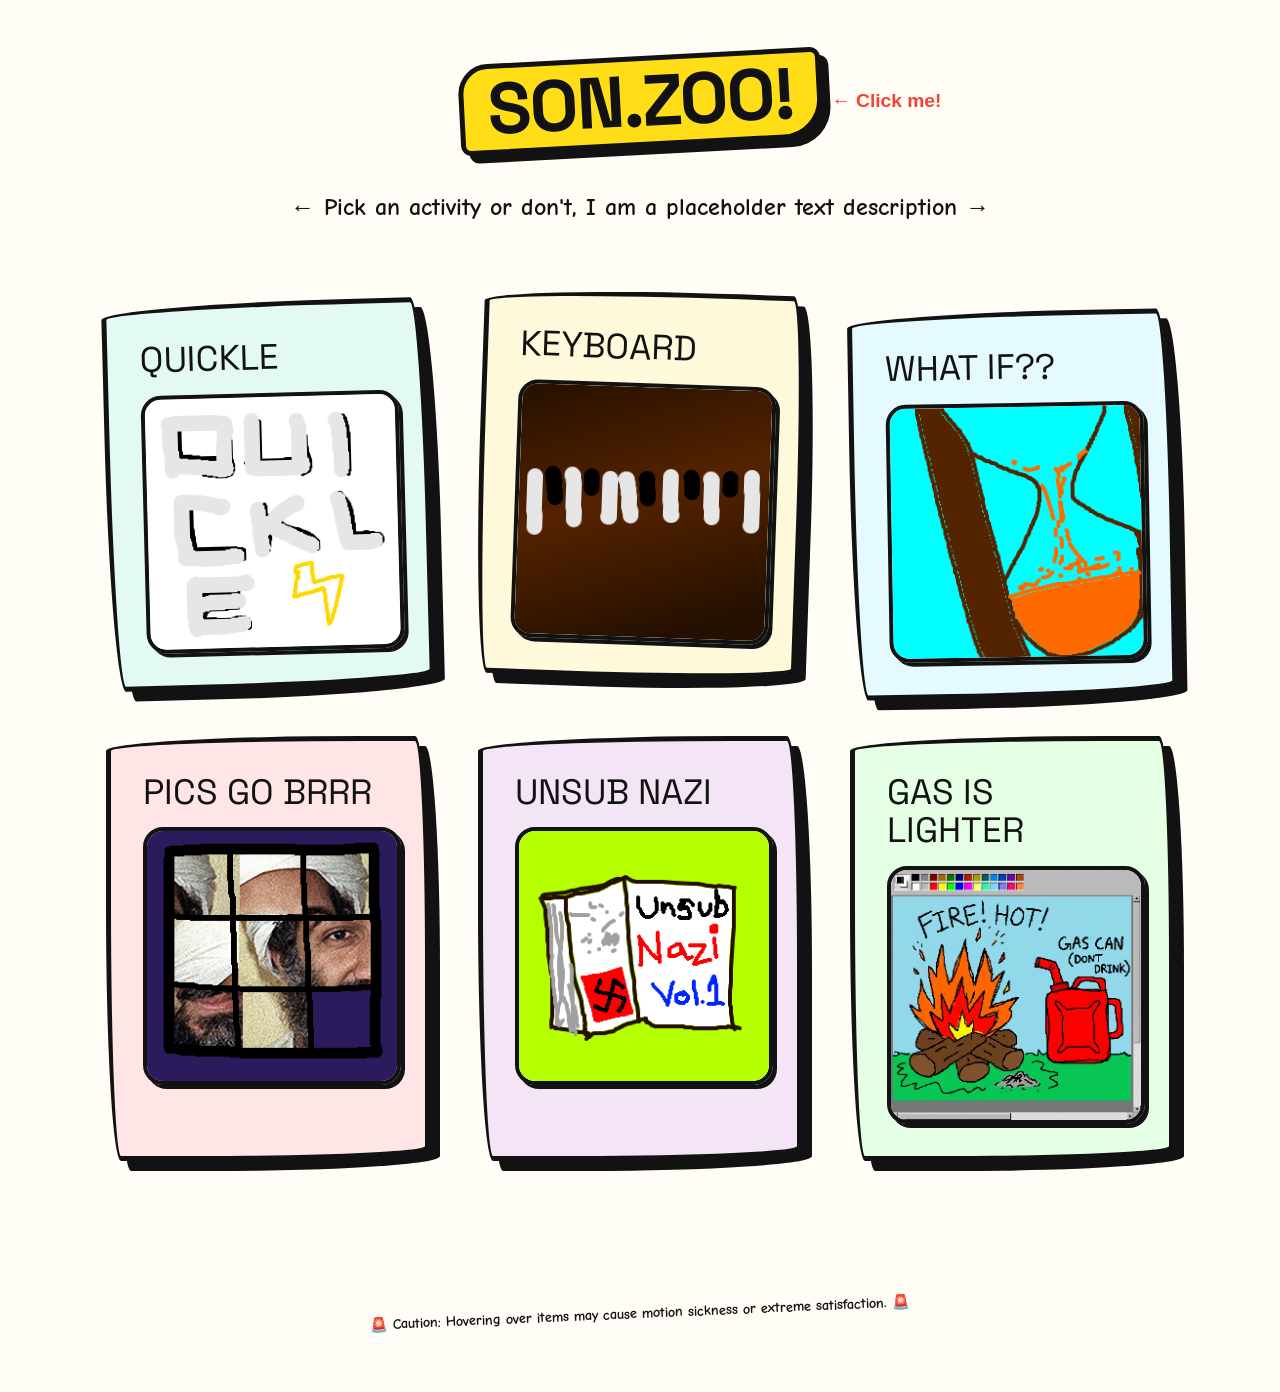
==== commit 3e9b8c3d: "archive" ====
--- a/index.html
+++ b/index.html
@@ -82,7 +82,8 @@
             </a>
 
             <!-- Game 7: Chess Two -->
-            <a href="./chesstwo/index.html" class="goofy-card" style="background-color: #fce4ec;">
+            <!-- ARHIVED -->
+            <a hidden href="./chesstwo/index.html" class="goofy-card" class="archived" style="background-color: #fce4ec;">
                 <div class="card-title">CHESS TWO</div>
                 <img src="./assets/chess_pieces/knight-w.svg" alt="Chess Two Art" class="card-image" />
             </a>
@@ -102,4 +103,4 @@
     </script>
 </body>
 
-</html>+</html>
--- a/style.css
+++ b/style.css
@@ -181,18 +181,20 @@
     0% {
         transform: scale(1.03) rotate(-2deg);
     }
-
+    50% {
+        transform: scale(0.98) rotate(7deg);
+    }
     100% {
-        transform: scale(1.03) rotate(3deg);
+        transform: scale(1.07) rotate(3deg);
     }
 }
 
 footer {
     text-align: center;
-    margin-top: 6rem;
-    font-weight: bold;
-    font-size: 1.3rem;
-    transform: rotate(0.5deg);
+    margin-top: 8rem;
+    font-weight: 800;
+    font-size: 0.9rem;
+    transform: rotate(-2.5deg);
 }
 
 .card-image {
@@ -340,4 +342,4 @@
 body.hide-cursor,
 body.hide-cursor * {
     cursor: none !important;
-}+}
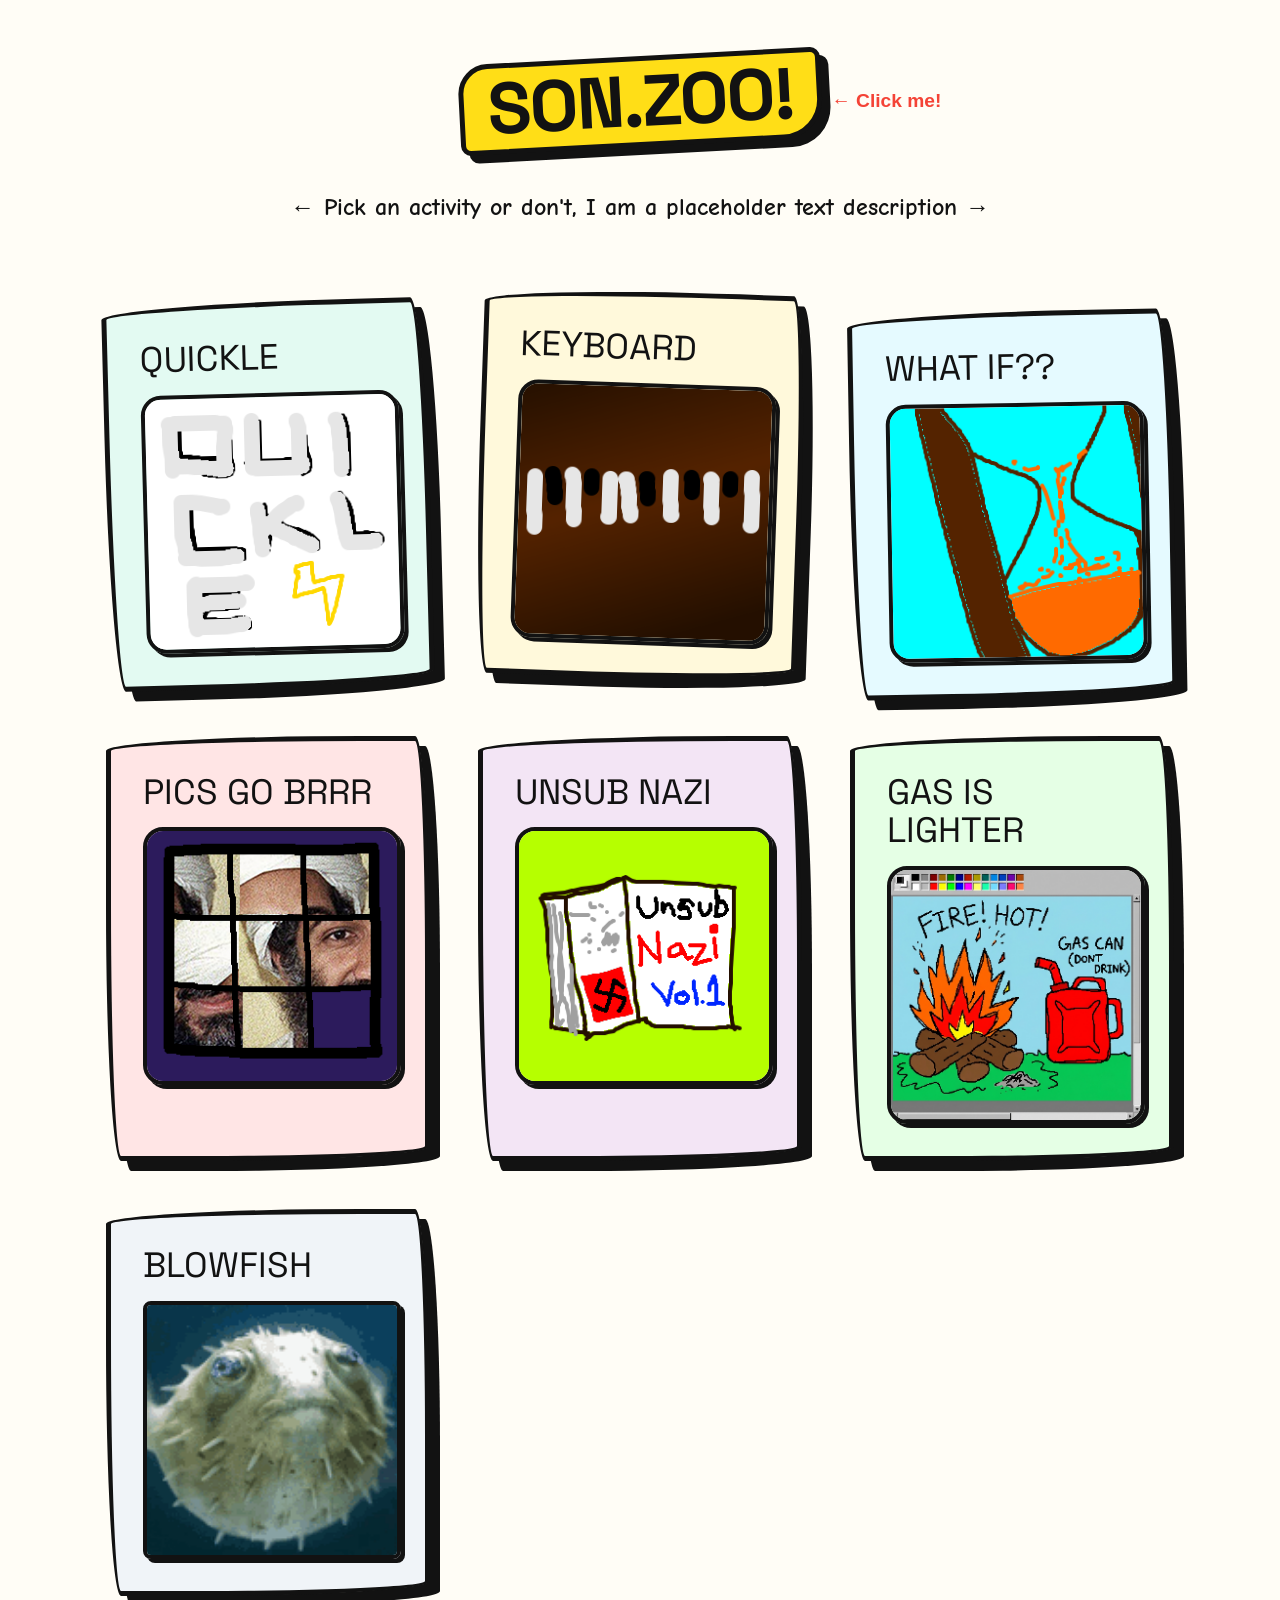
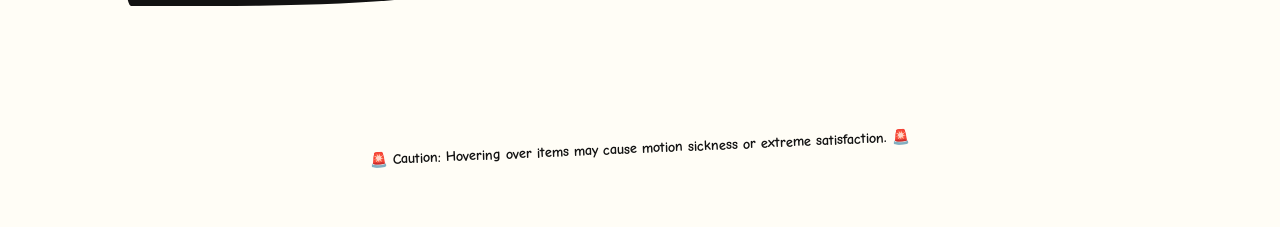
==== commit 26bff8bb: "blowfish" ====
--- a/index.html
+++ b/index.html
@@ -81,9 +81,15 @@
                 <img src="./assets/gaslighter.png" alt="Gas is Lighter Art" class="card-image" />
             </a>
 
-            <!-- Game 7: Chess Two -->
-            <!-- ARHIVED -->
-            <a hidden href="./chesstwo/index.html" class="goofy-card" class="archived" style="background-color: #fce4ec;">
+            <!-- Game 7: Blowfish -->
+            <a href="./blowfish/index.html" class="goofy-card" style="background-color: #f0f4f8;">
+                <div class="card-title">BLOWFISH</div>
+                <img src="./assets/blowfish.gif" alt="Blowfish Game Art" class="card-image" style="border-radius: 8px; object-fit: cover; aspect-ratio: 1 / 1; width: 100%;" />
+            </a>
+
+            <!-- Game 8: Chess Two -->
+            <!-- ARCHIVED -->
+            <a hidden href="./archived/chesstwo/index.html" class="goofy-card" style="background-color: #fce4ec;">
                 <div class="card-title">CHESS TWO</div>
                 <img src="./assets/chess_pieces/knight-w.svg" alt="Chess Two Art" class="card-image" />
             </a>
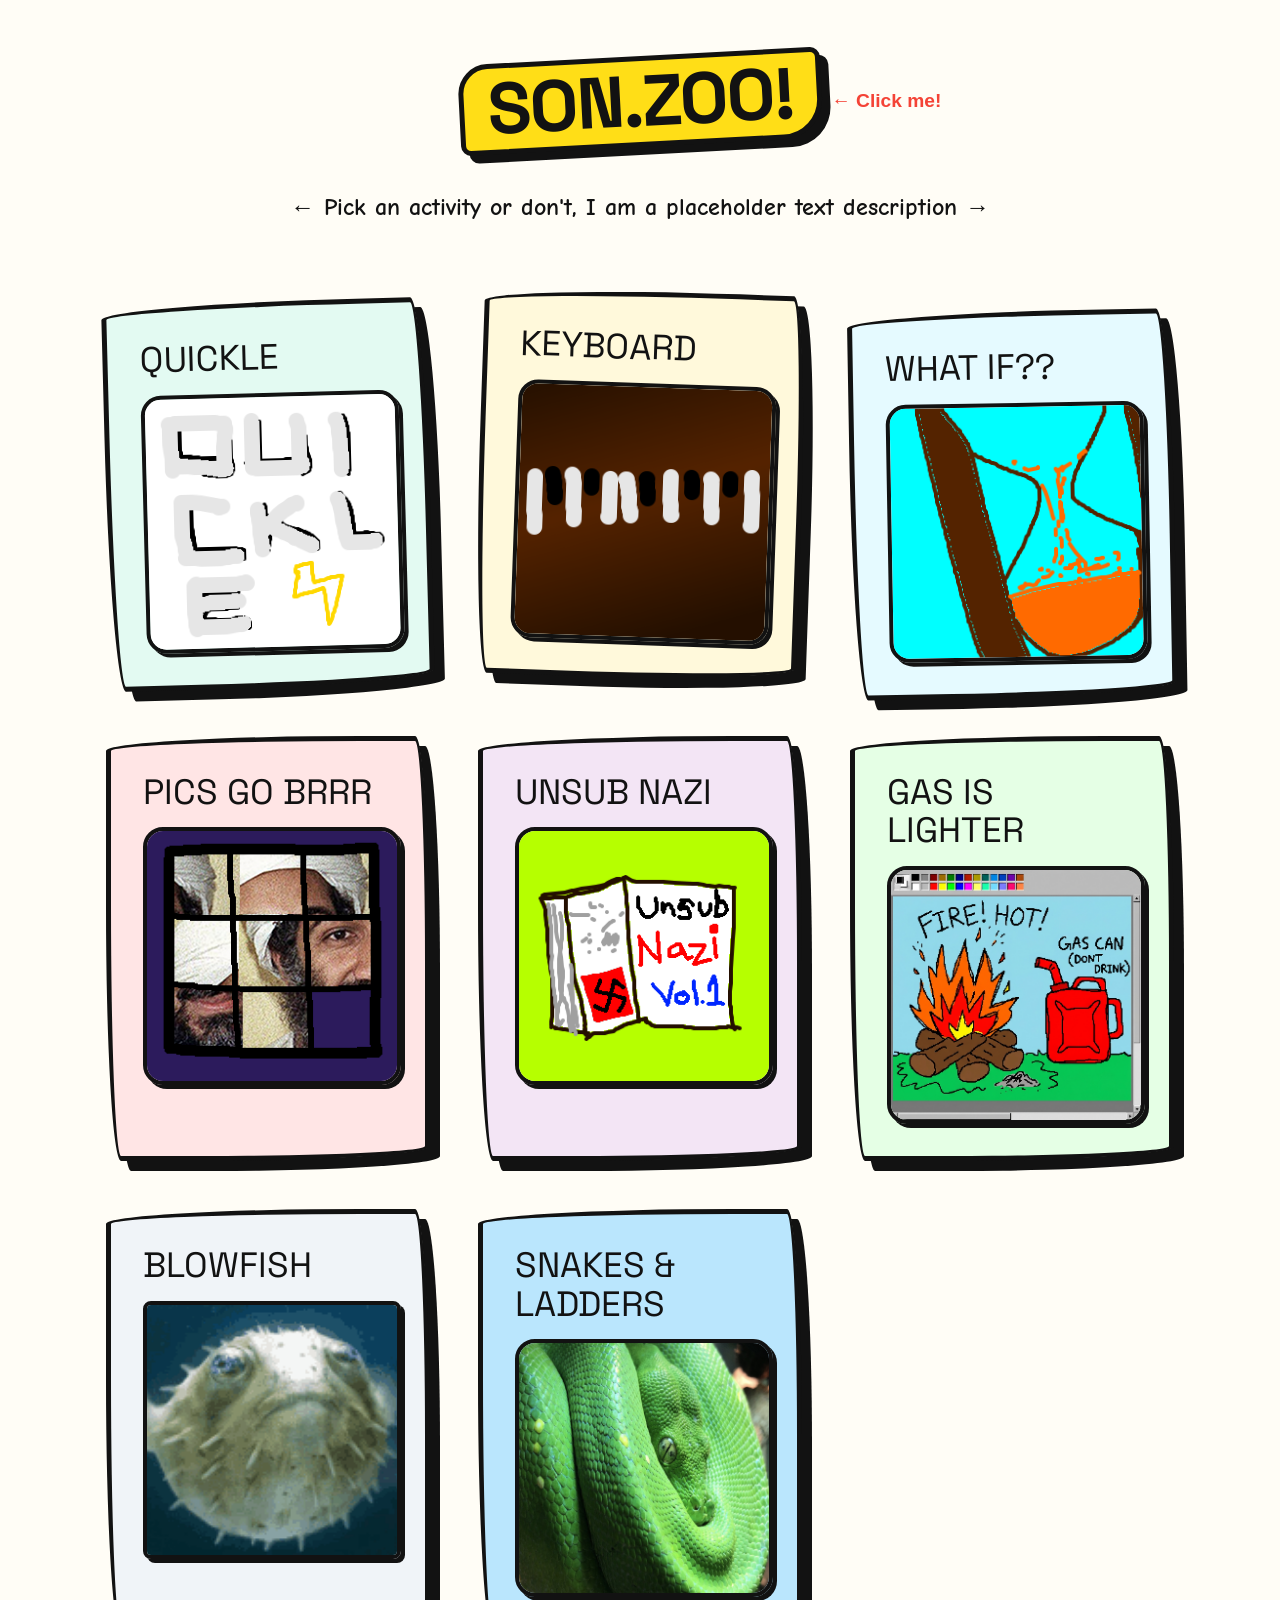
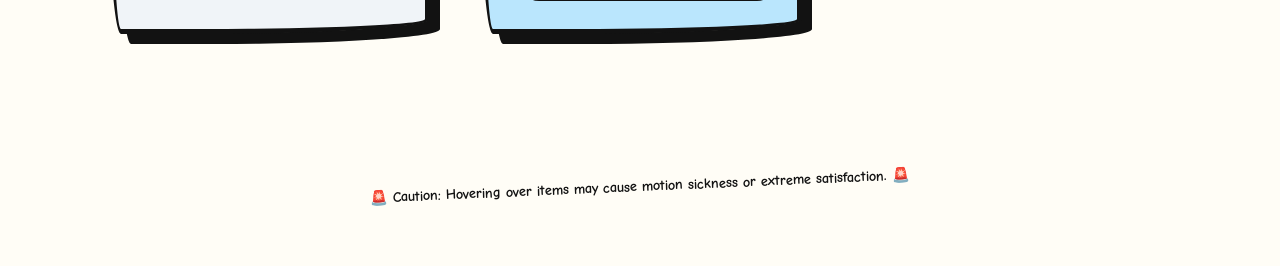
==== commit 881c101d: "snek leder" ====
--- a/index.html
+++ b/index.html
@@ -94,6 +94,12 @@
                 <img src="./assets/chess_pieces/knight-w.svg" alt="Chess Two Art" class="card-image" />
             </a>
 
+        <!-- Game 9: Snakes & Ladders -->
+            <a href="./snakes_and_ladders/index.html" class="goofy-card" style="background-color: #bae6fd; text-decoration: none;">
+                <div class="card-title">SNAKES & LADDERS</div>
+                <img src="./assets/snake_and_ladder.png" alt="Snakes and Ladders Art" class="card-image" />
+            </a>
+
         </main>
 
         <footer>
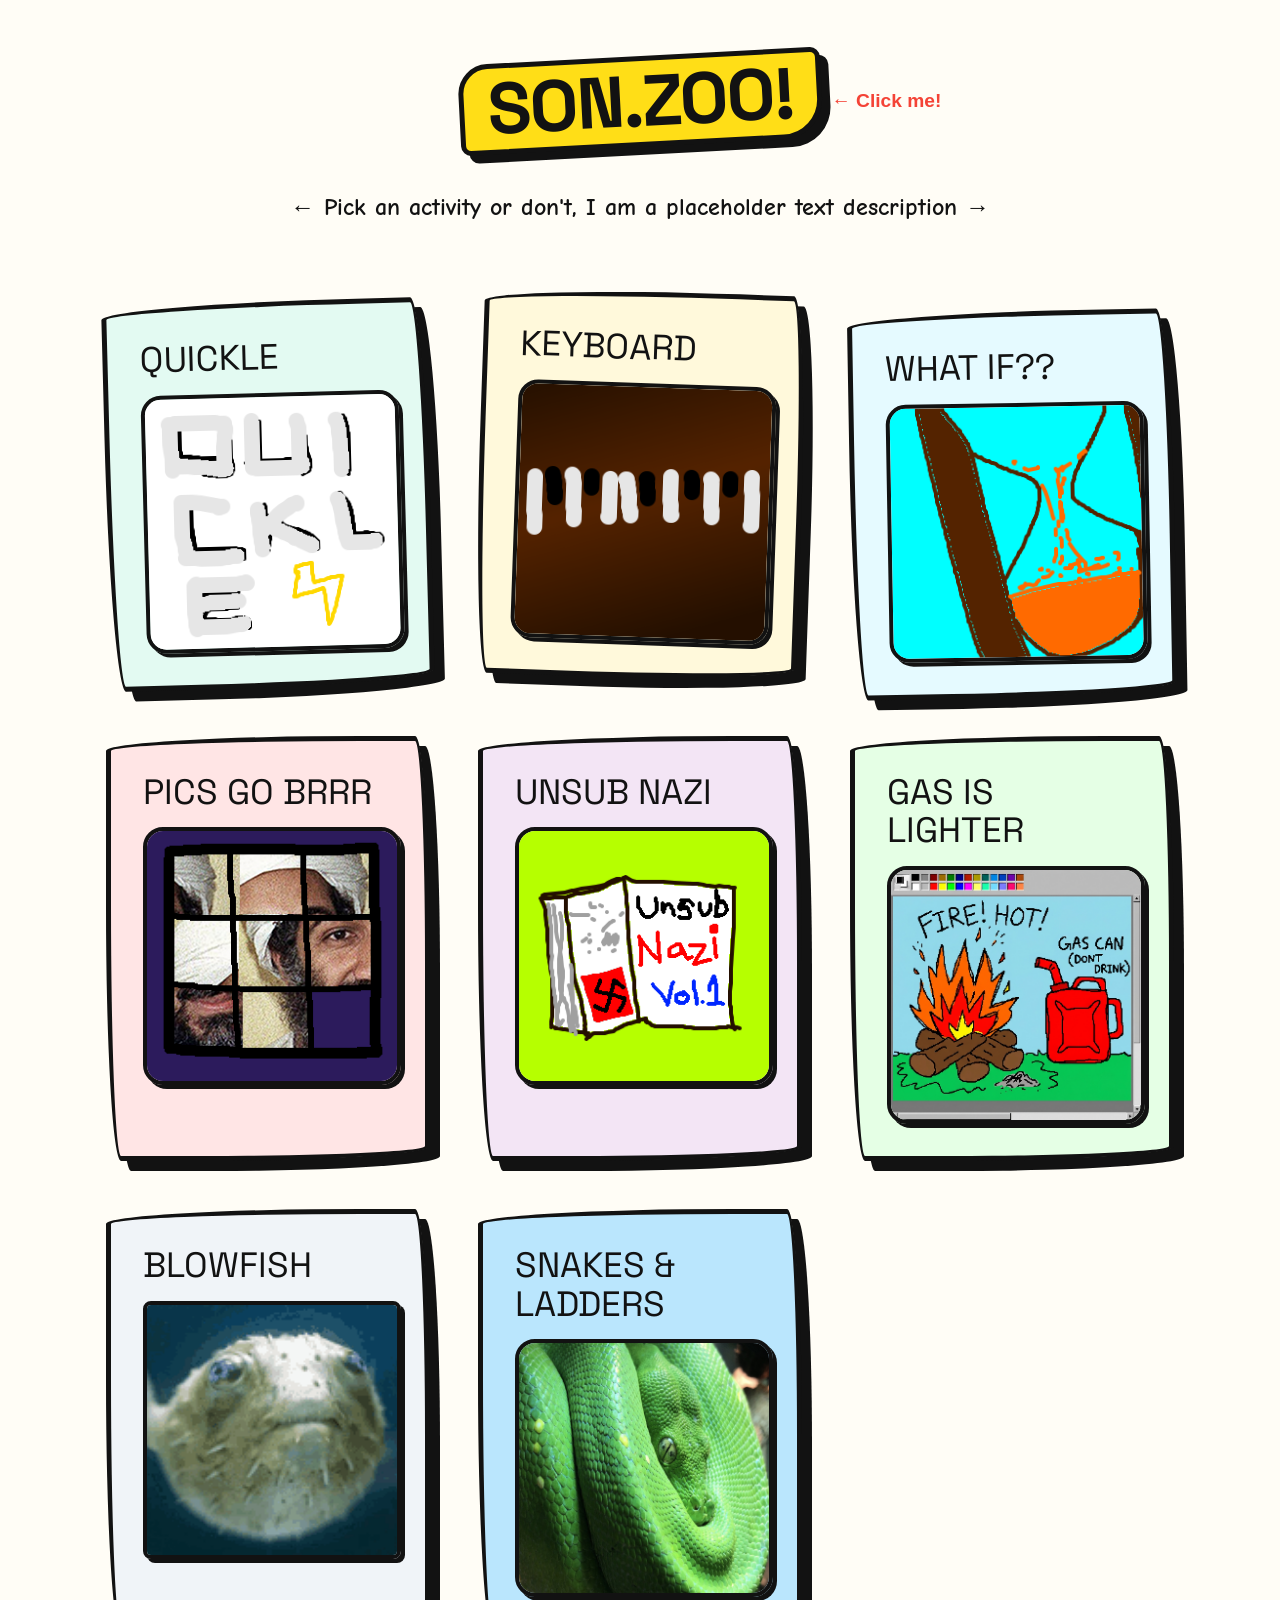
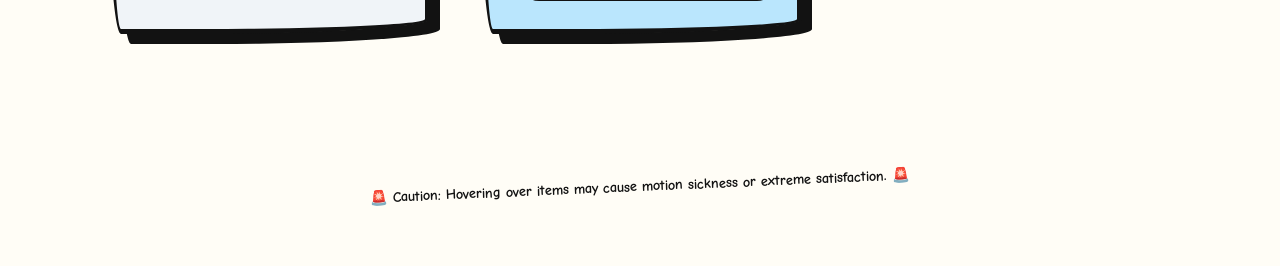
==== commit a7cfccf0: "seo" ====
--- a/index.html
+++ b/index.html
@@ -4,7 +4,16 @@
 <head>
     <meta charset="UTF-8">
     <meta name="viewport" content="width=device-width, initial-scale=1.0">
-    <title>Son.zoo</title>
+    <title>Son.zoo - Goofy Web Games & Interactive Toys</title>
+    <meta name="description" content="Step into Son.zoo, a collection of unique, quirky, and interactive web games, toys, and experiments built with modern web technologies.">
+    
+    <!-- Open Graph / Facebook -->
+    <meta property="og:type" content="website">
+    <meta property="og:url" content="https://suntzv.github.io/">
+    <meta property="og:title" content="Son.zoo - Goofy Web Games & Interactive Toys">
+    <meta property="og:description" content="Step into Son.zoo, a collection of unique, quirky, and interactive web games, toys, and experiments built with modern web technologies.">
+    <meta property="og:image" content="https://suntzv.github.io/assets/cat.gif">
+
     <link rel="icon" type="image/gif" href="./assets/cat.gif">
     <link rel="stylesheet" href="style.css">
 </head>
@@ -46,56 +55,56 @@
         <main class="game-grid">
 
             <!-- Game 1: Quickle Blitz -->
-            <a href="./quickle/index.html" class="goofy-card" style="background-color: #e3faf2;">
+            <a href="./quickle/" class="goofy-card" style="background-color: #e3faf2;">
                 <div class="card-title">QUICKLE</div>
                 <img src="./assets/quickle.png" alt="Quickle Game Art" class="card-image" />
             </a>
 
             <!-- Game 2: 12-Note Keyboard -->
-            <a href="./keyboard/index.html" class="goofy-card" style="background-color: #fff9db;">
+            <a href="./keyboard/" class="goofy-card" style="background-color: #fff9db;">
                 <div class="card-title">KEYBOARD</div>
                 <img src="./assets/keyboard.png" alt="Keyboard Game Art" class="card-image" />
             </a>
 
             <!-- Game 3: What IF? Reactor -->
-            <a href="./whatif/index.html" class="goofy-card" style="background-color: #e5faff;">
+            <a href="./whatif/" class="goofy-card" style="background-color: #e5faff;">
                 <div class="card-title">WHAT IF??</div>
                 <img src="./assets/whatif.png" alt="What If Game Art" class="card-image" />
             </a>
 
             <!-- Game 4: Pics Go Brrr -->
-            <a href="./picsgobrrr/index.html" class="goofy-card" style="background-color: #ffe5e5;">
+            <a href="./picsgobrrr/" class="goofy-card" style="background-color: #ffe5e5;">
                 <div class="card-title">PICS GO BRRR</div>
                 <img src="./assets/picsgobrrr.png" alt="Pics Go Brrr Game Art" class="card-image" />
             </a>
 
             <!-- Game 5: Unsubscribe Nazism -->
-            <a href="./terms/index.html" class="goofy-card" style="background-color: #f3e5f5;">
+            <a href="./terms/" class="goofy-card" style="background-color: #f3e5f5;">
                 <div class="card-title">UNSUB NAZI</div>
                 <img src="./assets/terms.png" alt="Unsub Nazi Vol.1" class="card-image" />
             </a>
 
             <!-- Game 6: Gas is Lighter -->
-            <a href="./gaslighter/index.html" class="goofy-card" style="background-color: #e5ffe5;">
+            <a href="./gaslighter/" class="goofy-card" style="background-color: #e5ffe5;">
                 <div class="card-title">GAS IS LIGHTER</div>
                 <img src="./assets/gaslighter.png" alt="Gas is Lighter Art" class="card-image" />
             </a>
 
             <!-- Game 7: Blowfish -->
-            <a href="./blowfish/index.html" class="goofy-card" style="background-color: #f0f4f8;">
+            <a href="./blowfish/" class="goofy-card" style="background-color: #f0f4f8;">
                 <div class="card-title">BLOWFISH</div>
                 <img src="./assets/blowfish.gif" alt="Blowfish Game Art" class="card-image" style="border-radius: 8px; object-fit: cover; aspect-ratio: 1 / 1; width: 100%;" />
             </a>
 
             <!-- Game 8: Chess Two -->
             <!-- ARCHIVED -->
-            <a hidden href="./archived/chesstwo/index.html" class="goofy-card" style="background-color: #fce4ec;">
+            <a hidden href="./archived/chesstwo/" class="goofy-card" style="background-color: #fce4ec;">
                 <div class="card-title">CHESS TWO</div>
                 <img src="./assets/chess_pieces/knight-w.svg" alt="Chess Two Art" class="card-image" />
             </a>
 
         <!-- Game 9: Snakes & Ladders -->
-            <a href="./snakes_and_ladders/index.html" class="goofy-card" style="background-color: #bae6fd; text-decoration: none;">
+            <a href="./snakes_and_ladders/" class="goofy-card" style="background-color: #bae6fd; text-decoration: none;">
                 <div class="card-title">SNAKES & LADDERS</div>
                 <img src="./assets/snake_and_ladder.png" alt="Snakes and Ladders Art" class="card-image" />
             </a>
